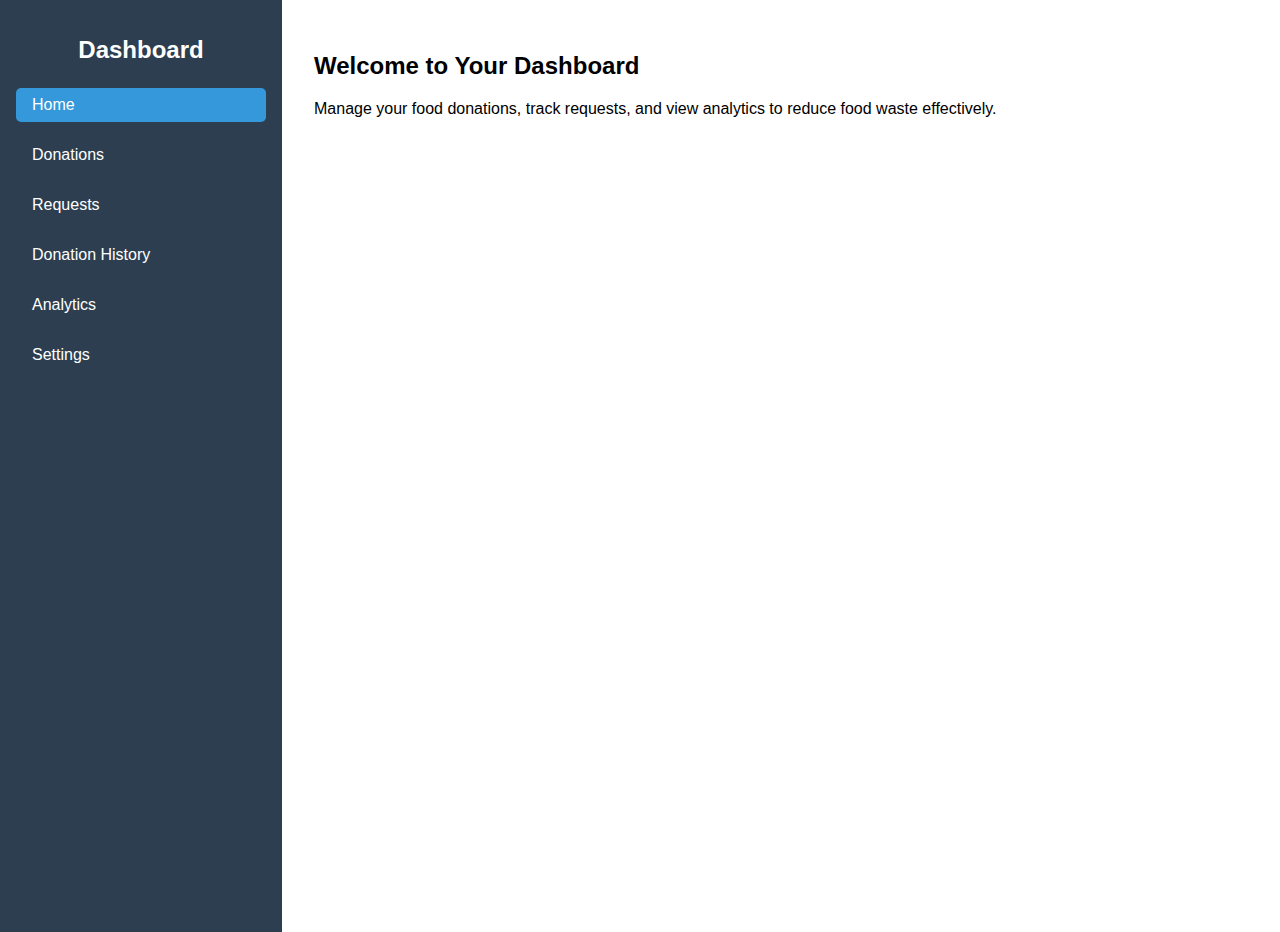
==== frontend/restaurant-dashboard.html @ 093bc780 "my commit" ====
<!DOCTYPE html>
<html lang="en">
<head>
  <meta charset="UTF-8">
  <meta name="viewport" content="width=device-width, initial-scale=1.0">
  <meta name="description" content="Restaurant Dashboard - Manage food donations and requests.">
  <title>Restaurant Dashboard</title>
  <link rel="stylesheet" href="restaurant-dashboard.css">
</head>
<body>
  <!-- Side Navigation -->
  <aside class="side-nav">
    <h2>Dashboard</h2>
    <nav aria-label="Side navigation">
      <ul>
        <li><a href="#home" class="active">Home</a></li>
        <li><a href="#donations">Donations</a></li>
        <li><a href="#requests">Requests</a></li>
        <li><a href="#history">Donation History</a></li>
        <li><a href="#analytics">Analytics</a></li>
        <li><a href="#settings">Settings</a></li>
      </ul>
    </nav>
  </aside>

  <!-- Main Content -->
  <main class="main-content">
    <!-- Home Section -->
    <section id="home" class="content-section active">
      <h2>Welcome to Your Dashboard</h2>
      <p>Manage your food donations, track requests, and view analytics to reduce food waste effectively.</p>
    </section>

    <section id="orders" class="content-section">
      <h2>Orders</h2>
      <div id="orderList" class="order-list">
        <!-- Orders will be dynamically added here -->
      </div>
    </section>

    <!-- Donations Section -->
    <section id="donations" class="content-section">
      <h2>Post a Donation</h2>
      <form id="donationForm">
        <label for="foodType">Food Type:</label>
        <input type="text" id="foodType" name="foodType" required>
        <label for="quantity">Quantity:</label>
        <input type="number" id="quantity" name="quantity" required>
        <label for="expirationTime">Expiration Time:</label>
        <input type="datetime-local" id="expirationTime" name="expirationTime" required>
        <label for="pickupLocation">Pickup Location:</label>
        <input type="text" id="pickupLocation" name="pickupLocation" required>
        <button type="submit" class="btn">Post Donation</button>
      </form>
    </section>

<section id="requests" class="content-section">
  <h2>Donation Requests</h2>
  <div id="requestList" class="request-list">
    <!-- Requests will be dynamically added here -->
  </div>

</section>



    <!-- Donation History Section -->
    <section id="history" class="content-section">
      <h2>Donation History</h2>
      <div id="donationHistory" class="donation-history">
        <!-- Donation history will be dynamically added here -->
      </div>
    </section>

    <!-- Orders Section -->


    <!-- Analytics Section -->
    <section id="analytics" class="content-section">
      <h2>Analytics</h2>
      <div class="analytics-content">
        <div class="metric">
          <h3>Total Donations</h3>
          <p id="totalDonations">0</p>
        </div>
        <div class="metric">
          <h3>Total Food Saved</h3>
          <p id="totalFoodSaved">0 kg</p>
        </div>
        <div class="metric">
          <h3>Requests Fulfilled</h3>
          <p id="requestsFulfilled">0</p>
        </div>
      </div>
    </section>

    <!-- Settings Section -->
<section id="settings" class="content-section">
  <h2>Settings</h2>
  <form id="settingsForm">
    <!-- Restaurant Profile -->
    <div class="form-group">
      <label for="restaurantName">Restaurant Name:</label>
      <input type="text" id="restaurantName" name="restaurantName" required>
    </div>
    <div class="form-group">
      <label for="email">Email:</label>
      <input type="email" id="email" name="email" required>
    </div>
    <div class="form-group">
      <label for="password">Password:</label>
      <input type="password" id="password" name="password" required>
    </div>
    <div class="form-group">
      <label for="profilePicture">Profile Picture:</label>
      <input type="file" id="profilePicture" name="profilePicture" accept="image/*">
    </div>
    <div class="form-group">
      <label for="bio">Bio:</label>
      <textarea id="bio" name="bio" rows="4" placeholder="Tell us about your restaurant..."></textarea>
    </div>

    <!-- Dark Mode Toggle -->
    <div class="form-group">
      <label for="darkMode">Dark Mode:</label>
      <input type="checkbox" id="darkMode" name="darkMode">
    </div>

    <!-- Save Changes Button -->
    <button type="submit" class="btn">Save Changes</button>
  </form>
</section>
  </main>

  <script src="restaurant-dashboard.js"></script>
</body>
</html>
---- frontend/restaurant-dashboard.css ----
/* Restaurant Dashboard Styles */
body {
  font-family: 'Segoe UI', Tahoma, Geneva, Verdana, sans-serif;
  margin: 0;
  padding: 0;
  display: flex;
  background-color: #f9f9f9;
}

/* Side Navigation */
.side-nav {
  width: 250px;
  background: #2c3e50;
  color: #fff;
  height: 100vh;
  padding: 1rem;
  box-shadow: 2px 0 5px rgba(0, 0, 0, 0.1);
}

.side-nav h2 {
  text-align: center;
  margin-bottom: 1.5rem;
}

.side-nav ul {
  list-style: none;
  padding: 0;
  margin: 0;
}

.side-nav ul li {
  margin: 1rem 0;
}

.side-nav ul li a {
  color: #fff;
  text-decoration: none;
  padding: 0.5rem 1rem;
  border-radius: 5px;
  display: block;
  transition: background 0.3s ease;
}

.side-nav ul li a:hover,
.side-nav ul li a.active {
  background: #3498db;
}

/* Main Content */
.main-content {
  flex: 1;
  padding: 2rem;
  background: #fff;
}

.content-section {
  display: none;
}

.content-section.active {
  display: block;
}

/* Donation Form */
#donationForm {
  display: flex;
  flex-direction: column;
  gap: 1rem;
  max-width: 500px;
  margin: 0 auto;
}

#donationForm label {
  font-weight: bold;
  color: #555;
}

#donationForm input {
  padding: 0.8rem;
  border: 1px solid #ddd;
  border-radius: 5px;
  font-size: 1rem;
  transition: border-color 0.3s ease;
}

#donationForm input:focus {
  border-color: #3498db;
  outline: none;
}

#donationForm button {
  background: #3498db;
  color: #fff;
  padding: 0.8rem;
  border: none;
  border-radius: 5px;
  font-size: 1rem;
  cursor: pointer;
  transition: background 0.3s ease;
}

#donationForm button:hover {
  background: #2980b9;
}

/* Requests Section */
.request-list {
  display: flex;
  flex-direction: column;
  gap: 1rem;
}

.request-card {
  background: #f9f9f9;
  padding: 1rem;
  border-radius: 5px;
  box-shadow: 0 2px 4px rgba(0, 0, 0, 0.1);
}

.request-card h3 {
  margin: 0 0 0.5rem 0;
  color: #2c3e50;
}

.request-card p {
  margin: 0;
  color: #666;
}

.request-actions {
  display: flex;
  gap: 0.5rem;
  margin-top: 1rem;
}

.request-actions button {
  background: #3498db;
  color: #fff;
  padding: 0.5rem 1rem;
  border: none;
  border-radius: 5px;
  font-size: 0.9rem;
  cursor: pointer;
  transition: background 0.3s ease;
}

.request-actions button.accept {
  background: #28a745;
}

.request-actions button.accept:hover {
  background: #218838;
}

.request-actions button.reject {
  background: #dc3545;
}

.request-actions button.reject:hover {
  background: #c82333;
}

.request-message {
  margin-top: 1rem;
}

.request-message textarea {
  width: 100%;
  padding: 0.5rem;
  border: 1px solid #ddd;
  border-radius: 5px;
  font-size: 0.9rem;
  resize: vertical;
  transition: border-color 0.3s ease;
}

.request-message textarea:focus {
  border-color: #3498db;
  outline: none;
}
/* Donation History Section */
.donation-history {
  display: flex;
  flex-direction: column;
  gap: 1rem;
}

.donation-card {
  background: #f9f9f9;
  padding: 1rem;
  border-radius: 5px;
  box-shadow: 0 2px 4px rgba(0, 0, 0, 0.1);
}

.donation-card h3 {
  margin: 0 0 0.5rem 0;
  color: #2c3e50;
}

.donation-card p {
  margin: 0;
  color: #666;
}

/* Analytics Section */
.analytics-content {
  display: flex;
  gap: 2rem;
  flex-wrap: wrap;
}

.metric {
  background: #f9f9f9;
  padding: 1rem;
  border-radius: 5px;
  box-shadow: 0 2px 4px rgba(0, 0, 0, 0.1);
  text-align: center;
  flex: 1;
}

.metric h3 {
  margin: 0 0 0.5rem 0;
  color: #2c3e50;
}

.metric p {
  margin: 0;
  font-size: 1.5rem;
  color: #3498db;
}

/* Settings Section */
/* Settings Section */
#settingsForm {
  display: flex;
  flex-direction: column;
  gap: 1rem;
  max-width: 500px;
  margin: 0 auto;
}

#settingsForm .form-group {
  display: flex;
  flex-direction: column;
  gap: 0.5rem;
}

#settingsForm label {
  font-weight: bold;
  color: #555;
}

#settingsForm input,
#settingsForm textarea {
  padding: 0.8rem;
  border: 1px solid #ddd;
  border-radius: 5px;
  font-size: 1rem;
  transition: border-color 0.3s ease;
}

#settingsForm input:focus,
#settingsForm textarea:focus {
  border-color: #3498db;
  outline: none;
}

#settingsForm textarea {
  resize: vertical;
}

#settingsForm button {
  background: #3498db;
  color: #fff;
  padding: 0.8rem;
  border: none;
  border-radius: 5px;
  font-size: 1rem;
  cursor: pointer;
  transition: background 0.3s ease;
}

#settingsForm button:hover {
  background: #2980b9;
}

/* Dark Mode */
body.dark-mode {
  background-color: #1e1e1e;
  color: #fff;
}

body.dark-mode .main-content {
  background-color: #2c3e50;
}

body.dark-mode .side-nav {
  background-color: #34495e;
}

body.dark-mode .request-card,
body.dark-mode .donation-card,
body.dark-mode .metric,
body.dark-mode #settingsForm input,
body.dark-mode #settingsForm textarea {
  background-color: #34495e;
  color: #fff;
  border-color: #555;
}

/* Orders Section */
.order-list {
  display: flex;
  flex-direction: column;
  gap: 1rem;
}

.order-card {
  background: #f9f9f9;
  padding: 1rem;
  border-radius: 5px;
  box-shadow: 0 2px 4px rgba(0, 0, 0, 0.1);
}

.order-card h3 {
  margin: 0 0 0.5rem 0;
  color: #2c3e50;
}

.order-card p {
  margin: 0;
  color: #666;
}

.order-actions {
  display: flex;
  gap: 0.5rem;
  margin-top: 1rem;
}

.order-actions button {
  background: #3498db;
  color: #fff;
  padding: 0.5rem 1rem;
  border: none;
  border-radius: 5px;
  font-size: 0.9rem;
  cursor: pointer;
  transition: background 0.3s ease;
}

.order-actions button.complete {
  background: #28a745;
}

.order-actions button.complete:hover {
  background: #218838;
}

.order-actions button.cancel {
  background: #dc3545;
}

.order-actions button.cancel:hover {
  background: #c82333;
}

/* Responsive Design */
@media (max-width: 768px) {
  body {
    flex-direction: column;
  }

  .side-nav {
    width: 100%;
    height: auto;
    padding: 1rem 0;
  }

  .side-nav ul {
    display: flex;
    justify-content: center;
    gap: 1rem;
  }

  .main-content {
    padding: 1rem;
  }
}
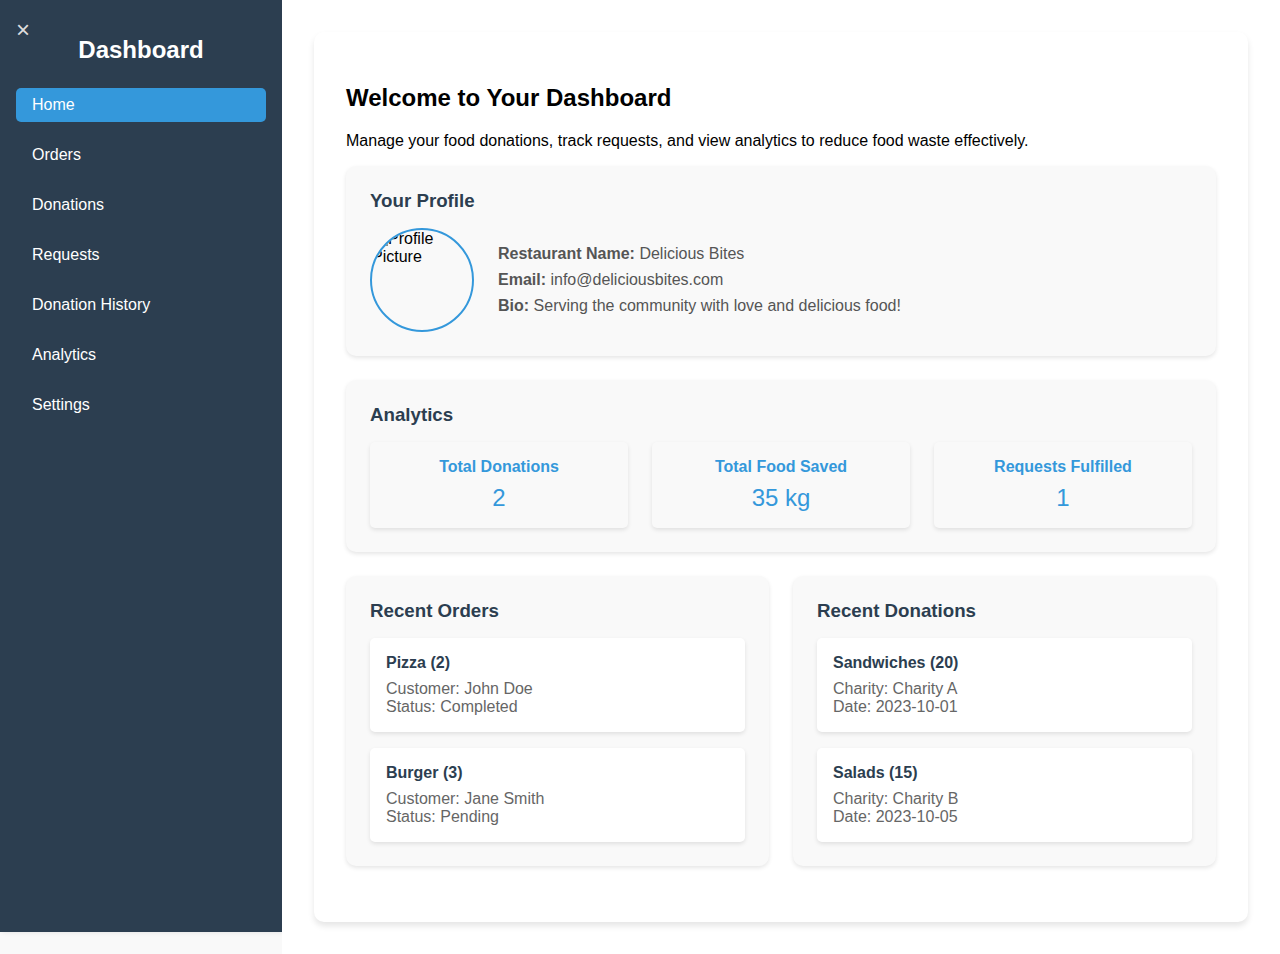
==== commit 111414ce: "my commit" ====
--- a/frontend/restaurant-dashboard.html
+++ b/frontend/restaurant-dashboard.html
@@ -9,11 +9,15 @@
 </head>
 <body>
   <!-- Side Navigation -->
-  <aside class="side-nav">
+  <a class="side-btn" id="side-btn" >menu</a>
+  <aside class="side-nav" id="side-nav">
     <h2>Dashboard</h2>
+    <span id="closeSignUpForm" class="close-btn">&times;</span>
+    
     <nav aria-label="Side navigation">
       <ul>
         <li><a href="#home" class="active">Home</a></li>
+        <li><a href="#orders">Orders</a></li>
         <li><a href="#donations">Donations</a></li>
         <li><a href="#requests">Requests</a></li>
         <li><a href="#history">Donation History</a></li>
@@ -26,10 +30,62 @@
   <!-- Main Content -->
   <main class="main-content">
     <!-- Home Section -->
-    <section id="home" class="content-section active">
-      <h2>Welcome to Your Dashboard</h2>
-      <p>Manage your food donations, track requests, and view analytics to reduce food waste effectively.</p>
-    </section>
+    <!-- Home Section -->
+<section id="home" class="content-section active">
+  <h2>Welcome to Your Dashboard</h2>
+  <p>Manage your food donations, track requests, and view analytics to reduce food waste effectively.</p>
+
+  <!-- Highlight Card -->
+  <div class="highlight-card">
+    <h3>Your Profile</h3>
+    <div class="profile-info">
+      <img src="default-profile.jpg" alt="Profile Picture" id="profilePicturePreview">
+      <div>
+        <p><strong>Restaurant Name:</strong> <span id="restaurantNameDisplay">Delicious Bites</span></p>
+        <p><strong>Email:</strong> <span id="emailDisplay">info@deliciousbites.com</span></p>
+        <p><strong>Bio:</strong> <span id="bioDisplay">Serving the community with love and delicious food!</span></p>
+      </div>
+    </div>
+  </div>
+
+  <!-- Analytics Card -->
+  <div class="analytics-card">
+    <h3>Analytics</h3>
+    <div class="metrics">
+      <div class="metric">
+        <h4>Total Donations</h4>
+        <p id="totalDonations">12</p>
+      </div>
+      <div class="metric">
+        <h4>Total Food Saved</h4>
+        <p id="totalFoodSaved">50 kg</p>
+      </div>
+      <div class="metric">
+        <h4>Requests Fulfilled</h4>
+        <p id="requestsFulfilled">8</p>
+      </div>
+    </div>
+  </div>
+
+  <!-- History Cards -->
+  <div class="history-cards">
+    <!-- Recent Orders -->
+    <div class="history-card">
+      <h3>Recent Orders</h3>
+      <div id="recentOrders" class="history-list">
+        <!-- Orders will be dynamically added here -->
+      </div>
+    </div>
+
+    <!-- Recent Donations -->
+    <div class="history-card">
+      <h3>Recent Donations</h3>
+      <div id="recentDonations" class="history-list">
+        <!-- Donations will be dynamically added here -->
+      </div>
+    </div>
+  </div>
+</section>
 
     <section id="orders" class="content-section">
       <h2>Orders</h2>
--- a/frontend/restaurant-dashboard.css
+++ b/frontend/restaurant-dashboard.css
@@ -15,6 +15,7 @@
   height: 100vh;
   padding: 1rem;
   box-shadow: 2px 0 5px rgba(0, 0, 0, 0.1);
+  display: flow;
 }
 
 .side-nav h2 {
@@ -44,6 +45,40 @@
 .side-nav ul li a:hover,
 .side-nav ul li a.active {
   background: #3498db;
+}
+
+.side-btn{
+  padding: 10px 5px;
+  font-size: 16px;
+  cursor: pointer;
+  background-color: #3498db;
+  writing-mode: vertical-rl;
+  color: #ffffff;
+  border: none;
+  display: none;
+  border-radius: 4px;
+  cursor: pointer;
+  font-weight: bold;
+  box-shadow: 2px 2px 8px rgba(0, 0, 0, 0.1);
+  transition: background-color 0.3s ease;
+}
+
+.hidden {
+  display: none; /* Class to hide the element */
+}
+.close-btn {
+  position: absolute;
+  top: 1rem;
+  left: auto;
+  font-size: 1.5rem;
+  cursor: pointer;
+  color: #ddd;
+  background: none;
+  border: none;
+}
+
+.close-btn:hover {
+  color: #e74c3c;
 }
 
 /* Main Content */
@@ -59,6 +94,128 @@
 
 .content-section.active {
   display: block;
+}
+
+/* Home Section */
+#home {
+  padding: 2rem;
+  background: #fff;
+  border-radius: 10px;
+  box-shadow: 0 4px 6px rgba(0, 0, 0, 0.1);
+}
+
+.highlight-card,
+.analytics-card,
+.history-card {
+  background: #f9f9f9;
+  padding: 1.5rem;
+  border-radius: 10px;
+  box-shadow: 0 2px 4px rgba(0, 0, 0, 0.1);
+  margin-bottom: 1.5rem;
+}
+
+.highlight-card h3,
+.analytics-card h3,
+.history-card h3 {
+  margin: 0 0 1rem 0;
+  color: #2c3e50;
+}
+
+.profile-info {
+  display: flex;
+  align-items: center;
+  gap: 1.5rem;
+}
+
+.profile-info img {
+  width: 100px;
+  height: 100px;
+  border-radius: 50%;
+  object-fit: cover;
+  border: 2px solid #3498db;
+}
+
+.profile-info p {
+  margin: 0.5rem 0;
+  color: #555;
+}
+
+.metrics {
+  display: flex;
+  gap: 1.5rem;
+  flex-wrap: wrap;
+}
+
+.metric {
+  background: #fff;
+  padding: 1rem;
+  border-radius: 5px;
+  box-shadow: 0 2px 4px rgba(0, 0, 0, 0.1);
+  text-align: center;
+  flex: 1;
+  min-width: 150px;
+}
+
+.metric h4 {
+  margin: 0 0 0.5rem 0;
+  color: #3498db;
+}
+
+.metric p {
+  margin: 0;
+  font-size: 1.5rem;
+  color: #2c3e50;
+}
+
+.history-cards {
+  display: flex;
+  gap: 1.5rem;
+  flex-wrap: wrap;
+}
+
+.history-card {
+  flex: 1;
+  min-width: 300px;
+}
+
+.history-list {
+  display: flex;
+  flex-direction: column;
+  gap: 1rem;
+}
+
+.history-list .order-card,
+.history-list .donation-card {
+  background: #fff;
+  padding: 1rem;
+  border-radius: 5px;
+  box-shadow: 0 2px 4px rgba(0, 0, 0, 0.1);
+}
+
+.history-list h4 {
+  margin: 0 0 0.5rem 0;
+  color: #2c3e50;
+}
+
+.history-list p {
+  margin: 0;
+  color: #666;
+}
+
+/* Responsive Design */
+@media (max-width: 768px) {
+  .profile-info {
+    flex-direction: column;
+    align-items: flex-start;
+  }
+
+  .metrics {
+    flex-direction: column;
+  }
+
+  .history-cards {
+    flex-direction: column;
+  }
 }
 
 /* Donation Form */
